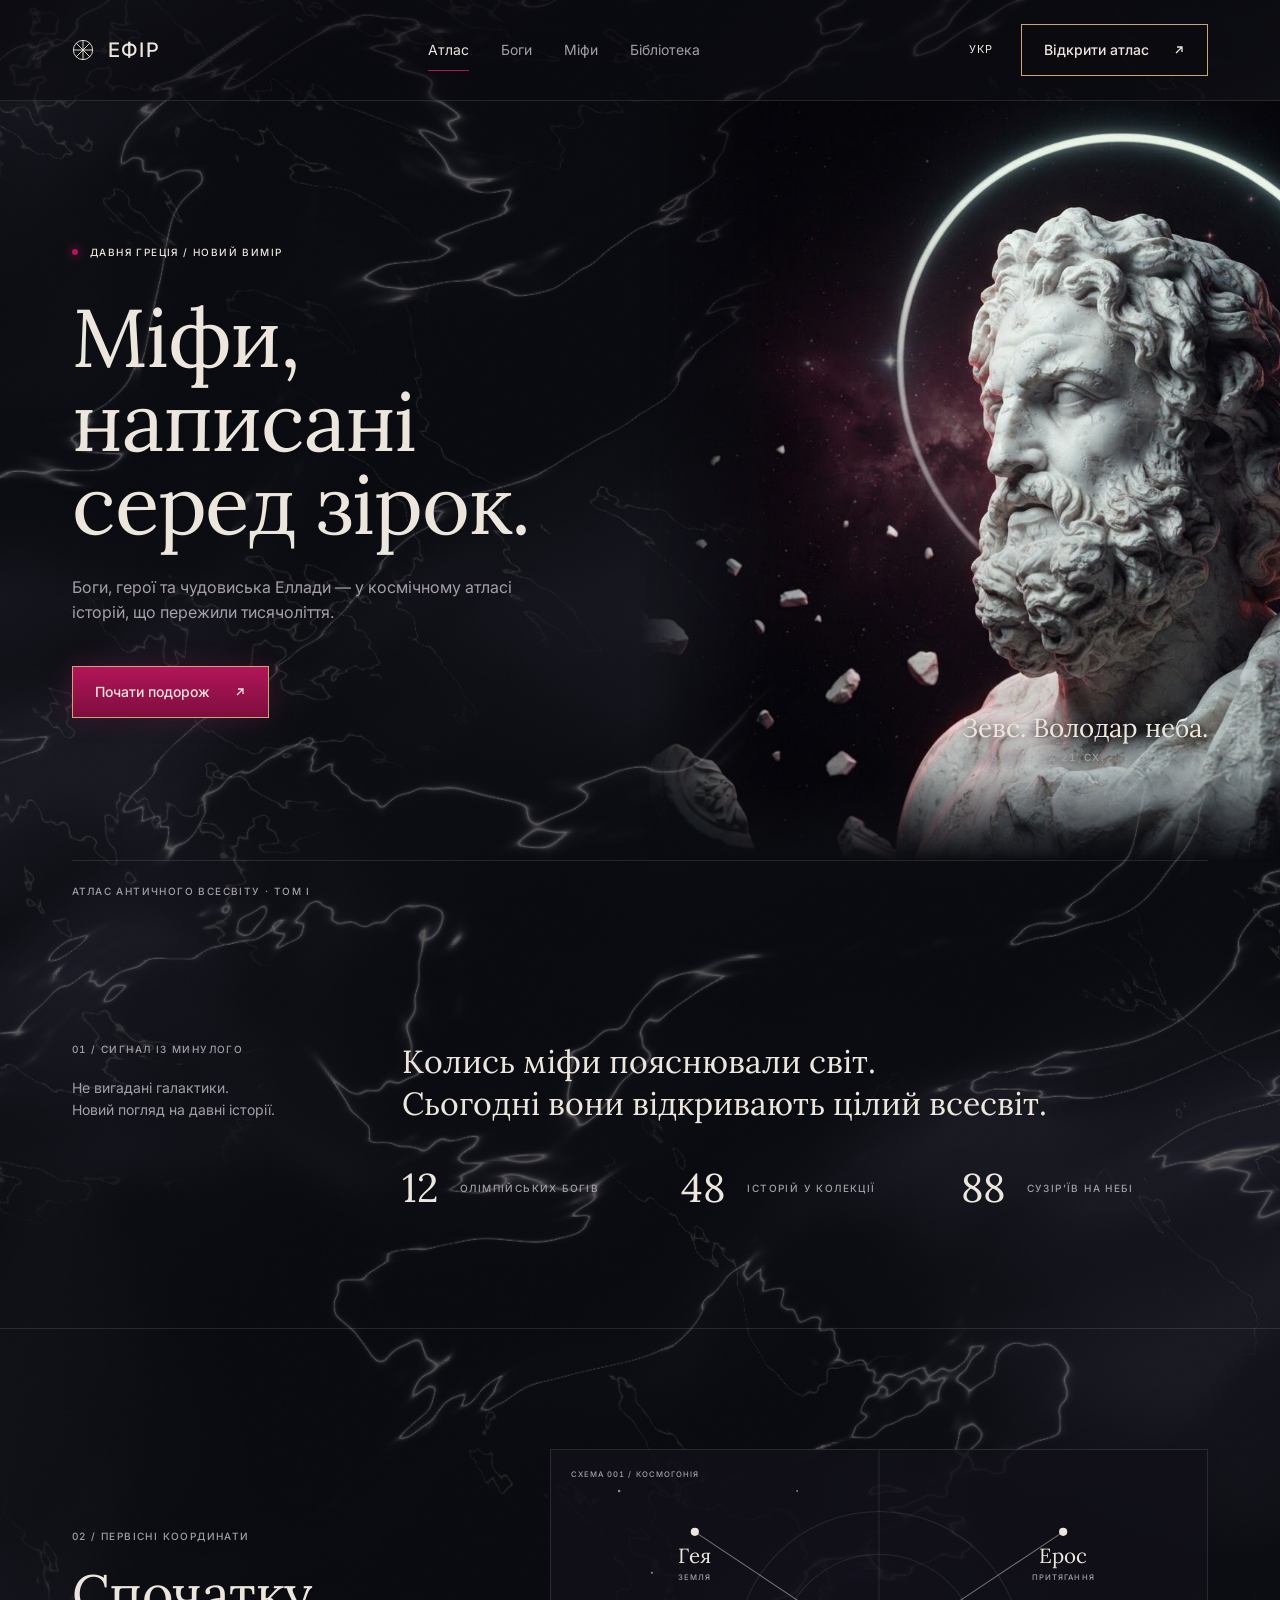
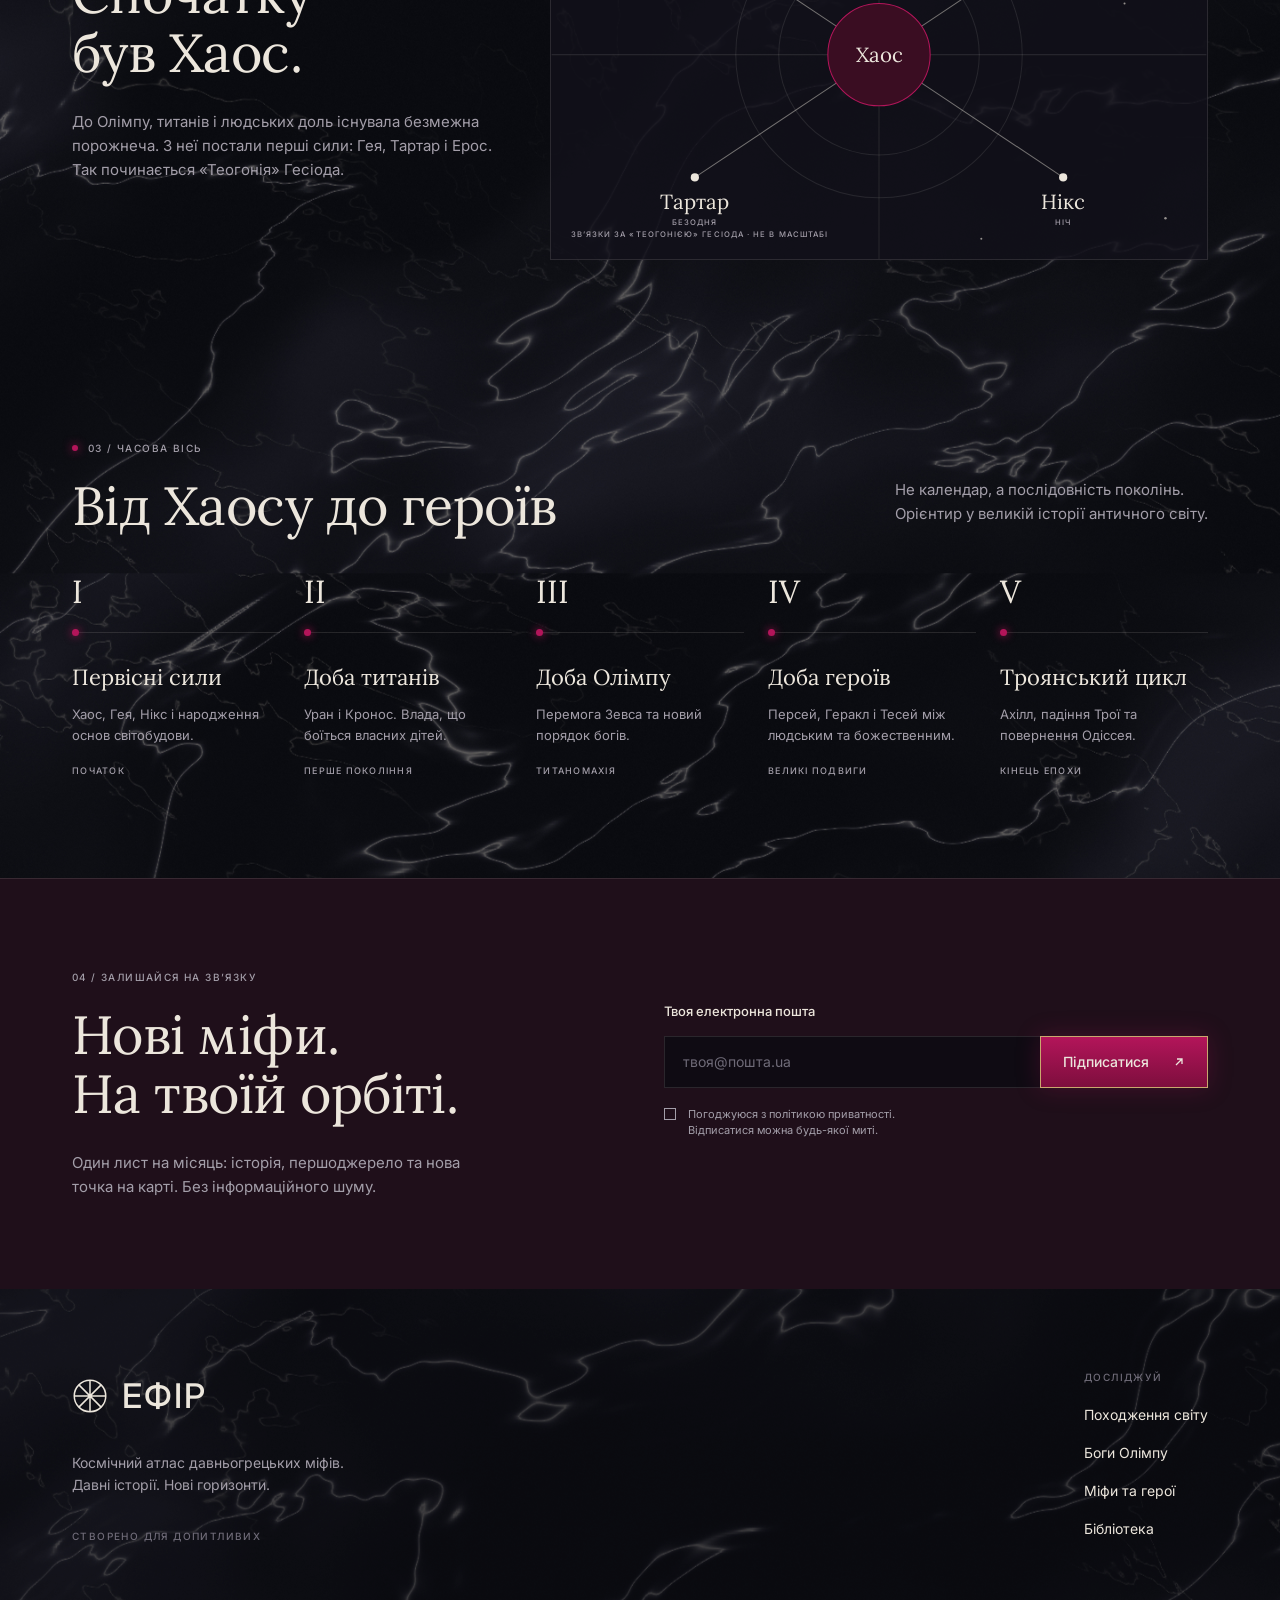
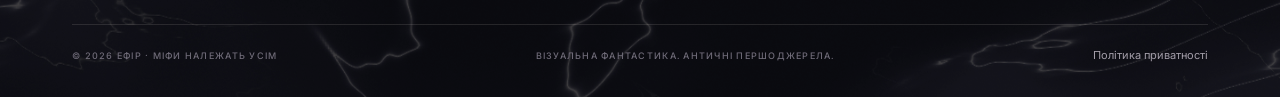
==== index.html @ 01ddf9af "initial" ====
<!DOCTYPE html>
<html lang="uk">
<head>
  <meta charset="UTF-8">
  <meta name="viewport" content="width=device-width, initial-scale=1.0">
  <title>ЕФІР — космічний атлас міфів</title>
  <meta name="description" content="Боги, герої та чудовиська Еллади — у космічному атласі історій, що пережили тисячоліття.">
  <link rel="preconnect" href="https://fonts.googleapis.com">
  <link rel="preconnect" href="https://fonts.gstatic.com" crossorigin>
  <link href="https://fonts.googleapis.com/css2?family=Inter:wght@400;500;600&family=Lora:wght@400;500&display=swap" rel="stylesheet">
  <link rel="stylesheet" href="css/style.css">
</head>
<body>

  <!-- HEADER -->
  <header class="header">
    <div class="container header__inner">
      <a href="#" class="logo" aria-label="Ефір — на головну">
        <svg class="logo__icon" viewBox="0 0 24 24" aria-hidden="true">
          <circle cx="12" cy="12" r="10.5" />
          <path d="M12 1.5v21M1.5 12h21M4.6 4.6l14.8 14.8M19.4 4.6L4.6 19.4" />
        </svg>
        <span class="logo__text">ЕФІР</span>
      </a>

      <nav class="nav" id="nav" aria-label="Основна навігація">
        <ul class="nav__list">
          <li><a href="#" class="nav__link is-active" aria-current="page">Атлас</a></li>
          <li><a href="gods.html" class="nav__link">Боги</a></li>
          <li><a href="myths.html" class="nav__link">Міфи</a></li>
          <li><a href="library.html" class="nav__link">Бібліотека</a></li>
        </ul>
      </nav>

      <div class="header__actions">
        <button class="lang" type="button">УКР</button>
        <a href="#" class="btn btn--outline header__cta">
          Відкрити атлас
          <svg class="btn__arrow" viewBox="0 0 12 12" aria-hidden="true"><path d="M3 9l6-6M4 3h5v5" /></svg>
        </a>
        <button class="burger" type="button" aria-label="Меню" aria-expanded="false" aria-controls="nav">
          <span></span><span></span><span></span>
        </button>
      </div>
    </div>
  </header>

  <main>
    <!-- HERO -->
    <section class="hero">
      <div class="container hero__inner">
        <div class="hero__content">
          <p class="eyebrow"><span class="dot"></span>Давня Греція / Новий вимір</p>
          <h1 class="hero__title">Міфи, написані серед зірок.</h1>
          <p class="hero__text">Боги, герої та чудовиська Еллади — у космічному атласі історій, що пережили тисячоліття.</p>
          <a href="#" class="btn btn--primary">
            Почати подорож
            <svg class="btn__arrow" viewBox="0 0 12 12" aria-hidden="true"><path d="M3 9l6-6M4 3h5v5" /></svg>
          </a>
        </div>

        <figure class="hero__media">
          <img src="assets/zeus.jpg" alt="Мармуровий бюст Зевса в космосі з сяючим кільцем" width="1024" height="1024">
          <figcaption class="hero__caption">
            <span class="hero__caption-title">Зевс. Володар неба.</span>
            <span class="mono">40°05′ Пн. · 22°21′ Сх.</span>
          </figcaption>
        </figure>
      </div>
      <div class="container">
        <p class="hero__volume mono">Атлас античного всесвіту · Том I</p>
      </div>
    </section>

    <!-- 01 INTRO -->
    <section class="intro">
      <div class="container intro__inner">
        <div class="intro__aside">
          <p class="label mono">01 / Сигнал із минулого</p>
          <p class="intro__note">Не вигадані галактики.<br>Новий погляд на давні історії.</p>
        </div>
        <div class="intro__main">
          <h2 class="intro__title">Колись міфи пояснювали світ.<br>Сьогодні вони відкривають цілий всесвіт.</h2>
          <ul class="stats">
            <li class="stats__item"><span class="stats__num">12</span><span class="stats__label mono">Олімпійських богів</span></li>
            <li class="stats__item"><span class="stats__num">48</span><span class="stats__label mono">Історій у колекції</span></li>
            <li class="stats__item"><span class="stats__num">88</span><span class="stats__label mono">Сузір’їв на небі</span></li>
          </ul>
        </div>
      </div>
    </section>

    <!-- 02 CHAOS -->
    <section class="chaos">
      <div class="container chaos__inner">
        <div class="chaos__content">
          <p class="label mono">02 / Первісні координати</p>
          <h2 class="section-title">Спочатку<br class="br-desktop"> був Хаос.</h2>
          <p class="chaos__text">До Олімпу, титанів і людських доль існувала безмежна порожнеча. З неї постали перші сили: Гея, Тартар і Ерос. Так починається «Теогонія» Гесіода.</p>
        </div>

        <figure class="scheme" aria-label="Схема космогонії: від Хаосу постають Гея, Ерос, Тартар і Нікс">
          <p class="scheme__label scheme__label--top mono">Схема 001 / Космогонія</p>
          <svg class="scheme__svg" viewBox="0 0 640 400" preserveAspectRatio="xMidYMid meet" aria-hidden="true">
            <g class="scheme__grid">
              <line x1="320" y1="0" x2="320" y2="400" />
              <line x1="0" y1="200" x2="640" y2="200" />
              <circle cx="320" cy="200" r="140" />
              <circle cx="320" cy="200" r="98" />
            </g>
            <g class="scheme__links">
              <line x1="320" y1="200" x2="140" y2="80" />
              <line x1="320" y1="200" x2="500" y2="80" />
              <line x1="320" y1="200" x2="140" y2="320" />
              <line x1="320" y1="200" x2="500" y2="320" />
            </g>
            <g class="scheme__stars">
              <circle cx="66" cy="40" r="1.2" /><circle cx="98" cy="120" r="1" /><circle cx="560" cy="150" r="1" />
              <circle cx="600" cy="360" r="1.2" /><circle cx="240" cy="40" r="0.9" /><circle cx="420" cy="380" r="1" />
            </g>
            <circle class="scheme__core" cx="320" cy="200" r="50" />
            <g class="scheme__nodes">
              <circle cx="140" cy="80" r="4" /><circle cx="500" cy="80" r="4" />
              <circle cx="140" cy="320" r="4" /><circle cx="500" cy="320" r="4" />
            </g>
          </svg>
          <span class="scheme__node scheme__node--core">Хаос</span>
          <span class="scheme__node" style="--x:21.9%;--y:23%">Гея<small class="mono">Земля</small></span>
          <span class="scheme__node" style="--x:78.1%;--y:23%">Ерос<small class="mono">Притягання</small></span>
          <span class="scheme__node" style="--x:21.9%;--y:83%">Тартар<small class="mono">Безодня</small></span>
          <span class="scheme__node" style="--x:78.1%;--y:83%">Нікс<small class="mono">Ніч</small></span>
          <p class="scheme__label scheme__label--bottom mono">Зв’язки за «Теогонією» Гесіода · не в масштабі</p>
        </figure>
      </div>
    </section>

    <!-- 03 TIMELINE -->
    <section class="timeline">
      <div class="container">
        <div class="timeline__head">
          <div>
            <p class="label mono"><span class="dot"></span>03 / Часова вісь</p>
            <h2 class="section-title">Від Хаосу до героїв</h2>
          </div>
          <p class="timeline__lead">Не календар, а послідовність поколінь.<br>Орієнтир у великій історії античного світу.</p>
        </div>

        <ol class="timeline__list">
          <li class="era">
            <span class="era__num">I</span>
            <h3 class="era__title">Первісні сили</h3>
            <p class="era__text">Хаос, Гея, Нікс і народження основ світобудови.</p>
            <p class="era__tag mono">Початок</p>
          </li>
          <li class="era">
            <span class="era__num">II</span>
            <h3 class="era__title">Доба титанів</h3>
            <p class="era__text">Уран і Кронос. Влада, що боїться власних дітей.</p>
            <p class="era__tag mono">Перше покоління</p>
          </li>
          <li class="era">
            <span class="era__num">III</span>
            <h3 class="era__title">Доба Олімпу</h3>
            <p class="era__text">Перемога Зевса та новий порядок богів.</p>
            <p class="era__tag mono">Титаномахія</p>
          </li>
          <li class="era">
            <span class="era__num">IV</span>
            <h3 class="era__title">Доба героїв</h3>
            <p class="era__text">Персей, Геракл і Тесей між людським та божественним.</p>
            <p class="era__tag mono">Великі подвиги</p>
          </li>
          <li class="era">
            <span class="era__num">V</span>
            <h3 class="era__title">Троянський цикл</h3>
            <p class="era__text">Ахілл, падіння Трої та повернення Одіссея.</p>
            <p class="era__tag mono">Кінець епохи</p>
          </li>
        </ol>
      </div>
    </section>

    <!-- 04 SUBSCRIBE -->
    <section class="subscribe">
      <div class="container subscribe__inner">
        <div class="subscribe__content">
          <p class="label mono">04 / Залишайся на зв’язку</p>
          <h2 class="section-title">Нові міфи.<br>На твоїй орбіті.</h2>
          <p class="subscribe__text">Один лист на місяць: історія, першоджерело та нова точка на карті. Без інформаційного шуму.</p>
        </div>

        <form class="form" action="#" novalidate>
          <label class="form__label" for="email">Твоя електронна пошта</label>
          <div class="form__row">
            <input class="form__input" type="email" id="email" name="email" placeholder="твоя@пошта.ua" required autocomplete="email">
            <button class="btn btn--primary form__btn" type="submit">
              Підписатися
              <svg class="btn__arrow" viewBox="0 0 12 12" aria-hidden="true"><path d="M3 9l6-6M4 3h5v5" /></svg>
            </button>
          </div>
          <label class="checkbox">
            <input type="checkbox" name="agree" required>
            <span class="checkbox__box" aria-hidden="true"></span>
            <span class="checkbox__text">Погоджуюся з політикою приватності.<br>Відписатися можна будь-якої миті.</span>
          </label>
        </form>
      </div>
    </section>
  </main>

  <!-- FOOTER -->
  <footer class="footer">
    <div class="container">
      <div class="footer__top">
        <div class="footer__brand">
          <a href="#" class="logo logo--lg" aria-label="Ефір — на головну">
            <svg class="logo__icon" viewBox="0 0 24 24" aria-hidden="true">
              <circle cx="12" cy="12" r="10.5" />
              <path d="M12 1.5v21M1.5 12h21M4.6 4.6l14.8 14.8M19.4 4.6L4.6 19.4" />
            </svg>
            <span class="logo__text">ЕФІР</span>
          </a>
          <p class="footer__text">Космічний атлас давньогрецьких міфів.<br>Давні історії. Нові горизонти.</p>
          <p class="mono footer__muted">Створено для допитливих</p>
        </div>

        <nav class="footer__nav" aria-label="Навігація у футері">
          <p class="mono footer__muted">Досліджуй</p>
          <ul>
            <li><a href="#">Походження світу</a></li>
            <li><a href="gods.html">Боги Олімпу</a></li>
            <li><a href="myths.html">Міфи та герої</a></li>
            <li><a href="library.html">Бібліотека</a></li>
          </ul>
        </nav>
      </div>

      <div class="footer__bottom">
        <p class="mono">© 2026 Ефір · Міфи належать усім</p>
        <p class="mono footer__motto">Візуальна фантастика. Античні першоджерела.</p>
        <a href="#" class="footer__policy">Політика приватності</a>
      </div>
    </div>
  </footer>

  <script src="js/main.js"></script>
</body>
</html>
---- css/style.css ----
/* ===== Tokens ===== */
:root {
  --bg: #0a0a10;
  --bg-card: rgba(18, 17, 26, 0.82);
  --wine: #1f0f1a;
  --text: #ece6dc;
  --muted: #a39ea9;
  --dim: #6f6b78;
  --line: rgba(236, 230, 220, 0.12);
  --accent: #b3155a;
  --accent-2: #7d0e3d;
  --gold: #c9a86e;

  --serif: 'Lora', Georgia, 'Times New Roman', serif;
  --sans: 'Inter', system-ui, -apple-system, 'Segoe UI', Arial, sans-serif;

  --container: 1296px;
  --gutter: 72px;
}

/* ===== Base ===== */
*, *::before, *::after { box-sizing: border-box; }

html { scroll-behavior: smooth; }

body {
  margin: 0;
  font-family: var(--sans);
  font-size: 15px;
  line-height: 1.6;
  color: var(--text);
  background: var(--bg) url('../assets/marble.jpg') center top / 100% auto repeat-y;
  -webkit-font-smoothing: antialiased;
}

body.no-scroll { overflow: hidden; }

h1, h2, h3, p, ul, ol, figure { margin: 0; padding: 0; }
ul, ol { list-style: none; }
a { color: inherit; text-decoration: none; }
img { display: block; max-width: 100%; height: auto; }
button, input { font: inherit; color: inherit; }

.container {
  width: 100%;
  max-width: calc(var(--container) + var(--gutter) * 2);
  margin-inline: auto;
  padding-inline: var(--gutter);
}

.mono {
  font-family: var(--sans);
  font-size: 10px;
  font-weight: 500;
  letter-spacing: 0.14em;
  text-transform: uppercase;
  color: var(--muted);
  font-variant-numeric: tabular-nums;
}

.label { margin-bottom: 20px; display: flex; align-items: center; gap: 10px; }

.dot {
  width: 6px; height: 6px; border-radius: 50%;
  background: var(--accent);
  box-shadow: 0 0 10px var(--accent);
  flex: none;
}

.section-title {
  font-family: var(--serif);
  font-weight: 400;
  font-size: clamp(34px, 4.2vw, 56px);
  line-height: 1.1;
  letter-spacing: -0.01em;
}

/* ===== Buttons ===== */
.btn {
  display: inline-flex;
  align-items: center;
  justify-content: center;
  gap: 24px;
  height: 52px;
  padding-inline: 22px;
  font-size: 14px;
  font-weight: 500;
  border: 1px solid transparent;
  cursor: pointer;
  transition: filter .2s, background-color .2s, border-color .2s;
}
.btn__arrow { width: 12px; height: 12px; fill: none; stroke: currentColor; stroke-width: 1.3; }

.btn--primary {
  background: linear-gradient(180deg, var(--accent) 0%, var(--accent-2) 100%);
  border-color: var(--gold);
  box-shadow: 0 0 24px rgba(179, 21, 90, 0.25);
}
.btn--primary:hover { filter: brightness(1.15); }

.btn--outline {
  background: rgba(10, 10, 16, 0.6);
  border-color: var(--gold);
}
.btn--outline:hover { background: rgba(201, 168, 110, 0.12); }

:focus-visible { outline: 1px solid var(--gold); outline-offset: 3px; }

/* ===== Header ===== */
.header {
  position: relative;
  z-index: 20;
  border-bottom: 1px solid var(--line);
  background: rgba(10, 10, 16, 0.55);
}
.header__inner {
  display: flex;
  align-items: center;
  justify-content: space-between;
  height: 100px;
}

.logo { display: inline-flex; align-items: center; gap: 14px; }
.logo__icon { width: 22px; height: 22px; fill: none; stroke: var(--text); stroke-width: 1; }
.logo__text { font-size: 20px; font-weight: 500; letter-spacing: 0.06em; }
.logo--lg .logo__icon { width: 36px; height: 36px; }
.logo--lg .logo__text { font-size: 34px; }

.nav__list { display: flex; gap: 32px; }
.nav__link {
  position: relative;
  display: block;
  padding-block: 8px;
  font-size: 14px;
  color: var(--muted);
  transition: color .2s;
}
.nav__link:hover, .nav__link.is-active { color: var(--text); }
.nav__link.is-active::after {
  content: '';
  position: absolute; left: 0; right: 0; bottom: -2px;
  height: 1px; background: var(--accent);
}

.header__actions { display: flex; align-items: center; gap: 28px; }
.lang {
  background: none; border: 0; padding: 0; cursor: pointer;
  font-size: 11px; letter-spacing: 0.1em;
}

.burger {
  display: none;
  width: 32px; height: 32px;
  padding: 0;
  background: none; border: 0; cursor: pointer;
  flex-direction: column; justify-content: center; gap: 6px;
}
.burger span { display: block; height: 1.5px; background: var(--text); transition: transform .25s, opacity .25s; }

/* ===== Hero ===== */
.hero__inner {
  display: grid;
  grid-template-columns: 1fr 1fr;
  align-items: center;
  min-height: 760px;
}
.hero__content { position: relative; z-index: 2; padding-block: 60px; }

.eyebrow {
  display: flex; align-items: center; gap: 12px;
  margin-bottom: 36px;
  font-size: 10px; font-weight: 500; letter-spacing: 0.14em; text-transform: uppercase;
}

.hero__title {
  max-width: 560px;
  font-family: var(--serif);
  font-weight: 400;
  font-size: clamp(44px, 6.4vw, 92px);
  line-height: 1.02;
  letter-spacing: -0.015em;
}
.hero__text {
  max-width: 440px;
  margin-block: 28px 40px;
  font-size: 16px;
  color: var(--muted);
}

.hero__media {
  position: relative;
  align-self: stretch;
  margin-right: calc(var(--gutter) * -1);
}
.hero__media img {
  width: 100%;
  height: 100%;
  object-fit: cover;
  object-position: left center;
  -webkit-mask-image: linear-gradient(to right, transparent 0, #000 22%), linear-gradient(to top, transparent 0, #000 12%);
  -webkit-mask-composite: source-in;
          mask-image: linear-gradient(to right, transparent 0, #000 22%), linear-gradient(to top, transparent 0, #000 12%);
          mask-composite: intersect;
}
.hero__caption {
  position: absolute;
  right: var(--gutter);
  bottom: 96px;
  display: flex; flex-direction: column; gap: 6px;
}
.hero__caption-title { font-family: var(--serif); font-size: 26px; line-height: 1.2; }
.hero__caption { text-shadow: 0 1px 12px rgba(0, 0, 0, 0.85); }

.hero__volume {
  padding-block: 22px;
  border-top: 1px solid var(--line);
  margin-top: -1px;
  position: relative;
  z-index: 2;
}

/* ===== Intro ===== */
.intro { padding-block: 120px; border-bottom: 1px solid var(--line); }
.intro__inner {
  display: grid;
  grid-template-columns: 330px 1fr;
  gap: 0;
}
.intro__note { color: var(--muted); font-size: 14px; }
.intro__title {
  font-family: var(--serif);
  font-weight: 400;
  font-size: clamp(24px, 2.5vw, 34px);
  line-height: 1.3;
}
.stats {
  display: grid;
  grid-template-columns: repeat(3, 1fr);
  gap: 32px;
  margin-top: 44px;
}
.stats__item { display: flex; align-items: center; gap: 22px; }
.stats__num { font-family: var(--serif); font-size: 40px; line-height: 1; }

/* ===== Chaos ===== */
.chaos { padding-block: 120px 90px; }
.chaos__inner {
  display: grid;
  grid-template-columns: minmax(0, 430px) minmax(0, 795px);
  justify-content: space-between;
  align-items: center;
  gap: 48px;
}
.chaos__text { margin-top: 28px; max-width: 430px; color: var(--muted); font-size: 15px; }

.scheme {
  position: relative;
  aspect-ratio: 640 / 400;
  background: var(--bg-card);
  border: 1px solid var(--line);
}
.scheme__svg { position: absolute; inset: 0; width: 100%; height: 100%; }
.scheme__grid { stroke: rgba(236, 230, 220, 0.1); fill: none; stroke-width: 1; }
.scheme__links { stroke: rgba(236, 230, 220, 0.45); stroke-width: 1; }
.scheme__stars { fill: rgba(236, 230, 220, 0.6); }
.scheme__core { fill: #3a0d22; stroke: var(--accent); stroke-width: 1; }
.scheme__nodes { fill: var(--text); }

.scheme__node {
  position: absolute;
  left: var(--x); top: var(--y);
  transform: translateX(-50%);
  display: flex; flex-direction: column; align-items: center; gap: 4px;
  font-family: var(--serif);
  font-size: clamp(13px, 1.6vw, 22px);
  line-height: 1.2;
  white-space: nowrap;
}
.scheme__node small { font-size: clamp(6px, 0.6vw, 8px); }
.scheme__node--core { left: 50%; top: 50%; transform: translate(-50%, -50%); }

.scheme__label { position: absolute; left: 3%; font-size: clamp(6px, 0.6vw, 8px); }
.scheme__label--top { top: 4.5%; }
.scheme__label--bottom { bottom: 4.5%; }

/* ===== Timeline ===== */
.timeline { padding-block: 90px 100px; }
.timeline__head {
  display: flex;
  justify-content: space-between;
  align-items: flex-end;
  gap: 32px;
  margin-bottom: 40px;
}
.timeline__lead { color: var(--muted); font-size: 15px; padding-bottom: 10px; }

.timeline__list {
  display: grid;
  grid-template-columns: repeat(5, 1fr);
  gap: 24px;
}
.era__num {
  display: block;
  font-family: var(--serif);
  font-size: 32px;
  line-height: 1;
  padding-bottom: 28px;
  position: relative;
}
.era__num::before,
.era__num::after { content: ''; position: absolute; bottom: 0; }
.era__num::before { left: 0; right: 0; height: 1px; background: var(--line); transform: translateY(-3px); }
.era__num::after {
  left: 0; width: 7px; height: 7px; border-radius: 50%;
  background: var(--accent); box-shadow: 0 0 8px var(--accent);
}
.era__title { margin-block: 28px 14px; font-family: var(--serif); font-weight: 400; font-size: 22px; line-height: 1.2; }
.era__text { font-size: 13px; color: var(--muted); max-width: 240px; }
.era__tag { margin-top: 18px; font-size: 9px; }

/* ===== Subscribe ===== */
.subscribe {
  background: var(--wine);
  border-top: 1px solid var(--line);
  padding-block: 90px;
}
.subscribe__inner {
  display: grid;
  grid-template-columns: 1fr 1fr;
  gap: 48px;
  align-items: start;
}
.subscribe__text { margin-top: 28px; max-width: 430px; color: var(--muted); font-size: 15px; }

.form { padding-top: 32px; }
.form__label { display: block; margin-bottom: 14px; font-size: 13px; font-weight: 500; }
.form__row { display: flex; }
.form__input {
  flex: 1;
  min-width: 0;
  height: 52px;
  padding-inline: 18px;
  background: rgba(10, 10, 16, 0.75);
  border: 1px solid var(--line);
  border-right: 0;
  font-size: 14px;
}
.form__input::placeholder { color: var(--dim); }
.form__input:focus { outline: none; border-color: var(--gold); }
.form__btn { flex: none; }

.checkbox {
  display: flex; gap: 12px;
  margin-top: 18px;
  font-size: 11px; color: var(--muted); line-height: 1.5;
  cursor: pointer;
}
.checkbox input { position: absolute; opacity: 0; pointer-events: none; }
.checkbox__box {
  flex: none;
  width: 12px; height: 12px;
  margin-top: 2px;
  border: 1px solid var(--muted);
  position: relative;
}
.checkbox input:checked + .checkbox__box { background: var(--accent); border-color: var(--accent); }
.checkbox input:checked + .checkbox__box::after {
  content: ''; position: absolute; left: 3px; top: 0;
  width: 3px; height: 7px;
  border: solid var(--text); border-width: 0 1.5px 1.5px 0;
  transform: rotate(45deg);
}
.checkbox input:focus-visible + .checkbox__box { outline: 1px solid var(--gold); outline-offset: 2px; }

/* ===== Footer ===== */
.footer { padding-top: 80px; background: rgba(10, 10, 16, 0.35); }
.footer__top {
  display: flex;
  justify-content: space-between;
  gap: 48px;
  padding-bottom: 80px;
}
.footer__text { margin-block: 28px 32px; color: var(--muted); font-size: 14px; }
.footer__muted { color: var(--dim); }
.footer__nav ul { display: grid; gap: 14px; margin-top: 18px; }
.footer__nav a { font-size: 14px; transition: color .2s; }
.footer__nav a:hover { color: var(--gold); }

.footer__bottom {
  display: flex;
  justify-content: space-between;
  align-items: center;
  gap: 24px;
  padding-block: 22px 32px;
  border-top: 1px solid var(--line);
}
.footer__bottom .mono { color: var(--dim); font-size: 9px; }
.footer__policy { font-size: 11px; color: var(--muted); }
.footer__policy:hover { color: var(--text); }

/* ===== Tablet ≤ 1100 ===== */
@media (max-width: 1100px) {
  :root { --gutter: 40px; }

  .header__inner { height: 80px; }
  .header__cta { display: none; }

  .hero__inner { min-height: 520px; grid-template-columns: 1.15fr 1fr; }
  .hero__caption { bottom: 40px; right: var(--gutter); }
  .hero__caption-title { font-size: 22px; }
  .hero__volume { display: none; }

  .intro { padding-block: 80px; }
  .intro__inner { grid-template-columns: 1fr; }
  .intro__aside { display: none; }
  .stats { gap: 20px; }

  .chaos { padding-block: 64px; }
  .chaos__inner { grid-template-columns: 1fr; gap: 40px; }
  .chaos__text { max-width: 640px; }
  .br-desktop { display: none; }

  .timeline { padding-block: 40px 70px; }
  .timeline__lead { display: none; }
  .timeline__list { grid-template-columns: repeat(3, 1fr); row-gap: 24px; }

  .subscribe { padding-block: 64px; }
  .subscribe__inner { grid-template-columns: 1fr; gap: 24px; }
  .form { padding-top: 16px; }
}

/* ===== Mobile ≤ 640 ===== */
@media (max-width: 640px) {
  :root { --gutter: 18px; }

  .header__inner { height: 72px; }
  .lang { display: none; }
  .burger { display: flex; }

  .nav {
    position: fixed;
    inset: 72px 0 0;
    padding: 32px var(--gutter);
    background: rgba(10, 10, 16, 0.97);
    opacity: 0; visibility: hidden;
    transition: opacity .25s, visibility .25s;
  }
  .nav__list { flex-direction: column; gap: 8px; }
  .nav__link { font-family: var(--serif); font-size: 28px; }
  .nav__link.is-active::after { right: auto; width: 40px; }
  .header.is-open .nav { opacity: 1; visibility: visible; }
  .header.is-open .burger span:nth-child(1) { transform: translateY(7.5px) rotate(45deg); }
  .header.is-open .burger span:nth-child(2) { opacity: 0; }
  .header.is-open .burger span:nth-child(3) { transform: translateY(-7.5px) rotate(-45deg); }

  /* Hero: image behind the title */
  .hero__inner { grid-template-columns: 1fr; min-height: 0; }
  .hero__media {
    grid-area: 1 / 1;
    margin-left: 25%;
    align-self: start;
    height: 300px;
  }
  .hero__media img { object-position: 35% 20%; }
  .hero__caption { bottom: 52px; right: var(--gutter); }
  .hero__caption .mono { font-size: 7px; }
  .hero__caption-title { font-size: 18px; }
  .hero__content { grid-area: 1 / 1; padding-block: 12px 32px; }
  .eyebrow { margin-bottom: 64px; }
  .hero__title { font-size: 40px; max-width: 260px; }
  .hero__text { margin-top: 84px; font-size: 15px; }
  .hero__content .btn { width: 100%; max-width: 280px; margin-inline: auto; display: flex; }
  .hero__volume { display: block; padding-block: 18px 0; }

  .intro { padding-block: 32px 40px; text-align: center; }
  .intro__title { font-size: 24px; }
  .stats { grid-template-columns: 1fr; justify-items: center; gap: 18px; margin-top: 32px; }
  .stats__item { width: 190px; }
  .stats__num { font-size: 36px; width: 62px; text-align: left; }
  .stats__label { text-align: left; }

  .chaos { padding-block: 24px 40px; }
  .chaos__inner { gap: 24px; }
  .chaos__text { margin-top: 16px; font-size: 13px; }
  .scheme__label--bottom { display: none; }
  .label { margin-bottom: 14px; }
  .section-title { font-size: 34px; }

  .timeline { padding-block: 40px 56px; }
  .timeline__head { margin-bottom: 28px; }
  .timeline__list { grid-template-columns: 1fr; gap: 28px; }
  .era__num { font-size: 40px; }
  .era__text { font-size: 15px; }
  .era__tag { font-size: 10px; }

  .subscribe { padding-block: 48px; }
  .subscribe__text { font-size: 13px; margin-top: 18px; }
  .form__btn { padding-inline: 16px; gap: 12px; }

  .footer { padding-top: 40px; }
  .footer__brand { display: none; }
  .footer__top { padding-bottom: 40px; }
  .footer__nav a { font-size: 17px; }
  .footer__bottom { flex-wrap: wrap; }
  .footer__motto { display: none; }
}

/* =========================================================
   Page: Боги (gods.html)
   ========================================================= */
.gods { padding-block: 72px 40px; }
.page-gods .gods { background: rgba(14, 14, 22, 0.92); }

.gods__head {
  display: flex;
  justify-content: space-between;
  align-items: flex-end;
  gap: 32px;
  margin-bottom: 40px;
}
.gods__title {
  font-family: var(--serif);
  font-weight: 400;
  font-size: clamp(34px, 3.9vw, 56px);
  line-height: 1.1;
  letter-spacing: -0.01em;
}
.gods__lead { color: var(--muted); font-size: 15px; padding-bottom: 6px; }

.gods__grid {
  display: grid;
  grid-template-columns: repeat(3, 1fr);
  gap: 56px 24px;
}

.god__link { display: block; }
.god__media {
  position: relative;
  aspect-ratio: 416 / 372;
  overflow: hidden;
  background: #07070b;
}
.god__media img {
  width: 100%; height: 100%;
  object-fit: cover;
  transition: transform .6s ease;
}
.god__link:hover .god__media img { transform: scale(1.04); }
.god__badge {
  position: absolute;
  top: 16px; left: 16px;
  padding: 7px 10px;
  background: rgba(8, 8, 12, 0.85);
  color: var(--text);
  font-size: 9px;
}
.god__tags { margin-top: 22px; font-size: 9px; }
.god__name {
  margin-block: 14px 14px;
  font-family: var(--serif);
  font-weight: 400;
  font-size: clamp(30px, 2.5vw, 36px);
  line-height: 1.1;
  transition: color .2s;
}
.god__link:hover .god__name { color: var(--gold); }
.god__text { color: var(--muted); font-size: 13px; line-height: 1.6; }

@media (max-width: 1100px) {
  .page-gods .gods { background: none; }
  .gods { padding-block: 48px 24px; }
  .gods__head { flex-direction: column; align-items: flex-start; gap: 14px; margin-bottom: 28px; }
  .gods__grid { grid-template-columns: repeat(2, 1fr); gap: 40px 24px; }
}

@media (max-width: 640px) {
  .gods { padding-block: 24px 16px; }
  .gods__title { font-size: 36px; max-width: 300px; }
  .gods__lead { font-size: 14px; }
  .gods__grid { grid-template-columns: 1fr; gap: 40px; }
  .god__name { font-size: 40px; margin-block: 16px 12px; }
  .god__text { font-size: 14px; }
}

/* =========================================================
   Page: Міфи (myths.html)
   ========================================================= */
.myths { padding-block: 120px 80px; }
.myths__head { margin-bottom: 44px; }
.myths__title {
  font-family: var(--serif);
  font-weight: 400;
  font-size: clamp(40px, 4.2vw, 60px);
  line-height: 1.1;
  letter-spacing: -0.01em;
}
.myths__lead { display: none; }

.myths__layout {
  display: grid;
  grid-template-columns: minmax(0, 448fr) minmax(0, 702fr);
  gap: 60px;
  align-items: start;
}

.feature {
  position: relative;
  aspect-ratio: 448 / 425;
  background: #06060a;
  overflow: hidden;
}
.feature img { width: 100%; height: auto; }
.feature__caption {
  position: absolute;
  left: 0; right: 0; bottom: 0;
  display: flex; flex-direction: column; gap: 10px;
  padding: 0 26px 28px;
}
.feature__caption .mono { color: var(--text); font-size: 9px; }
.feature__title { font-family: var(--serif); font-size: clamp(22px, 2vw, 28px); line-height: 1.2; }

.myth {
  position: relative;
  display: flex;
  gap: 32px;
  padding: 26px 22px 26px 0;
  border-bottom: 1px solid var(--line);
  transition: background-color .2s;
}
.myth:hover { background: rgba(20, 20, 30, 0.6); }
.myth.is-active {
  padding-left: 22px;
  background: rgba(20, 20, 30, 0.92);
  border-bottom-color: transparent;
  box-shadow: inset 2px 0 0 var(--accent);
}
.myth__num { flex: none; width: 16px; padding-top: 6px; font-size: 9px; color: var(--dim); }
.myth.is-active .myth__num { color: var(--text); }
.myth__body { flex: 1; display: flex; flex-direction: column; }
.myth__title { font-family: var(--serif); font-size: clamp(22px, 2vw, 28px); line-height: 1.25; }
.myth__text { margin-block: 12px 12px; color: var(--muted); font-size: 13px; }
.myth__meta { font-size: 9px; }
.myth__meta i { font-style: normal; margin-inline: 4px; }
.myth__arrow {
  flex: none;
  width: 12px; height: 12px; margin-top: 6px;
  fill: none; stroke: var(--muted); stroke-width: 1.3;
  transition: stroke .2s, transform .2s;
}
.myth:hover .myth__arrow { stroke: var(--gold); transform: translate(2px, -2px); }

.article { padding-block: 80px 80px; background: #10101a; }
.article__title {
  font-family: var(--serif);
  font-weight: 400;
  font-size: clamp(30px, 3.9vw, 56px);
  line-height: 1.15;
  margin-bottom: 44px;
}
.article__body {
  max-width: 1160px;
  font-family: var(--serif);
  font-size: 18px;
  line-height: 1.45;
}
.article__body p + p { margin-top: 1.45em; }

@media (max-width: 1100px) {
  .myths { padding-block: 64px 32px; }
  .myths__head { margin-bottom: 28px; }
  .myths__title { max-width: 560px; }
  .myths__layout { grid-template-columns: 1fr; gap: 0; }
  .feature { aspect-ratio: 390 / 254; }
  .feature__caption { padding: 0 24px 20px; }
  .article { padding-block: 56px; }
  .article__body { font-size: 17px; }
}

@media (max-width: 640px) {
  .myths { padding-block: 40px 24px; }
  .myths__title { font-size: 48px; }
  .myths__lead { display: block; margin-top: 14px; color: var(--muted); font-size: 15px; }
  .myths__head { margin-bottom: 48px; }
  .feature__caption { padding: 0 16px 12px; gap: 6px; }
  .feature__title { font-size: 20px; }
  .myth { gap: 18px; padding: 18px 12px 18px 0; }
  .myth.is-active { padding-left: 12px; }
  .myth__title { font-size: 19px; }
  .myth__text { font-size: 11px; margin-block: 6px 8px; }
  .myth__meta { font-size: 7px; }
  .article { padding-block: 40px 56px; }
  .article__title { font-size: 28px; margin-bottom: 28px; }
  .article__body { font-size: 14px; line-height: 1.35; }
}
@media (min-width: 1101px) {
  .feature img { position: absolute; top: 8%; left: 0; }
}
@media (min-width: 641px) and (max-width: 1100px) {
  .article__title { font-size: 44px; }
}

/* =========================================================
   Page: Бібліотека (library.html)
   ========================================================= */
.library { padding-block: 80px 90px; }
.library__head {
  display: flex;
  justify-content: space-between;
  align-items: flex-start;
  gap: 32px;
  margin-bottom: 40px;
}
.library__title {
  font-family: var(--serif);
  font-weight: 400;
  font-size: clamp(36px, 3.9vw, 56px);
  line-height: 1.12;
  letter-spacing: -0.01em;
}
.library__lead { max-width: 370px; padding-top: 6px; color: var(--muted); font-size: 15px; }

.library__list {
  display: grid;
  grid-template-columns: repeat(3, 1fr);
  gap: 24px;
}
.read { display: flex; flex-direction: column; height: 100%; }
.read__media { display: block; aspect-ratio: 416 / 232; overflow: hidden; background: #07070b; }
.read__media img { width: 100%; height: 100%; object-fit: cover; transition: transform .6s ease; }
.read:hover .read__media img { transform: scale(1.04); }

.read__body {
  flex: 1;
  display: flex; flex-direction: column;
  padding-top: 24px;
  background: linear-gradient(rgba(18, 18, 28, 0.7), rgba(18, 18, 28, 0.25));
}
.read__cat { font-size: 9px; }
.read__title {
  margin-block: 18px 22px;
  font-family: var(--serif);
  font-size: clamp(22px, 2vw, 28px);
  line-height: 1.2;
  transition: color .2s;
}
.read:hover .read__title { color: var(--gold); }
.read__text { margin-bottom: 20px; color: var(--muted); font-size: 13px; }
.read__foot {
  margin-top: auto;
  display: flex; justify-content: space-between; align-items: center;
  padding-block: 14px;
  border-top: 1px solid var(--line);
}
.read__foot .mono { font-size: 9px; }
.read.is-active .read__foot { box-shadow: inset 0 -3px 0 var(--accent); }
.read__arrow { width: 12px; height: 12px; fill: none; stroke: var(--muted); stroke-width: 1.3; transition: stroke .2s, transform .2s; }
.read:hover .read__arrow { stroke: var(--gold); transform: translate(2px, -2px); }

@media (max-width: 1100px) {
  .library { padding-block: 48px 0; }
  .library__head { align-items: flex-start; }
  .library__title { max-width: 300px; }
  .library__list {
    display: flex;
    gap: 24px;
    overflow-x: auto;
    scroll-snap-type: x mandatory;
    margin-right: calc(var(--gutter) * -1);
    padding-right: var(--gutter);
    padding-bottom: 24px;
    scrollbar-width: none;
  }
  .library__list::-webkit-scrollbar { display: none; }
  .library__list > li { flex: 0 0 230px; scroll-snap-align: start; }
  .library__list .read__media { aspect-ratio: 1; }
  .read__text { font-size: 12px; }
}

@media (max-width: 640px) {
  .library { padding-block: 32px 24px; }
  .library__head { flex-direction: column; gap: 10px; margin-bottom: 32px; }
  .library__title { font-size: 40px; }
  .library__lead { padding-top: 0; font-size: 14px; }
  .library__list {
    display: grid;
    grid-template-columns: 1fr;
    gap: 32px;
    overflow: visible;
    margin-right: 0; padding: 0;
  }
  .library__list .read__media { aspect-ratio: 366 / 240; }
  .read__body { background: none; }
  .read__title { font-size: 26px; margin-block: 14px 18px; }
  .read__text { font-size: 13px; }
}
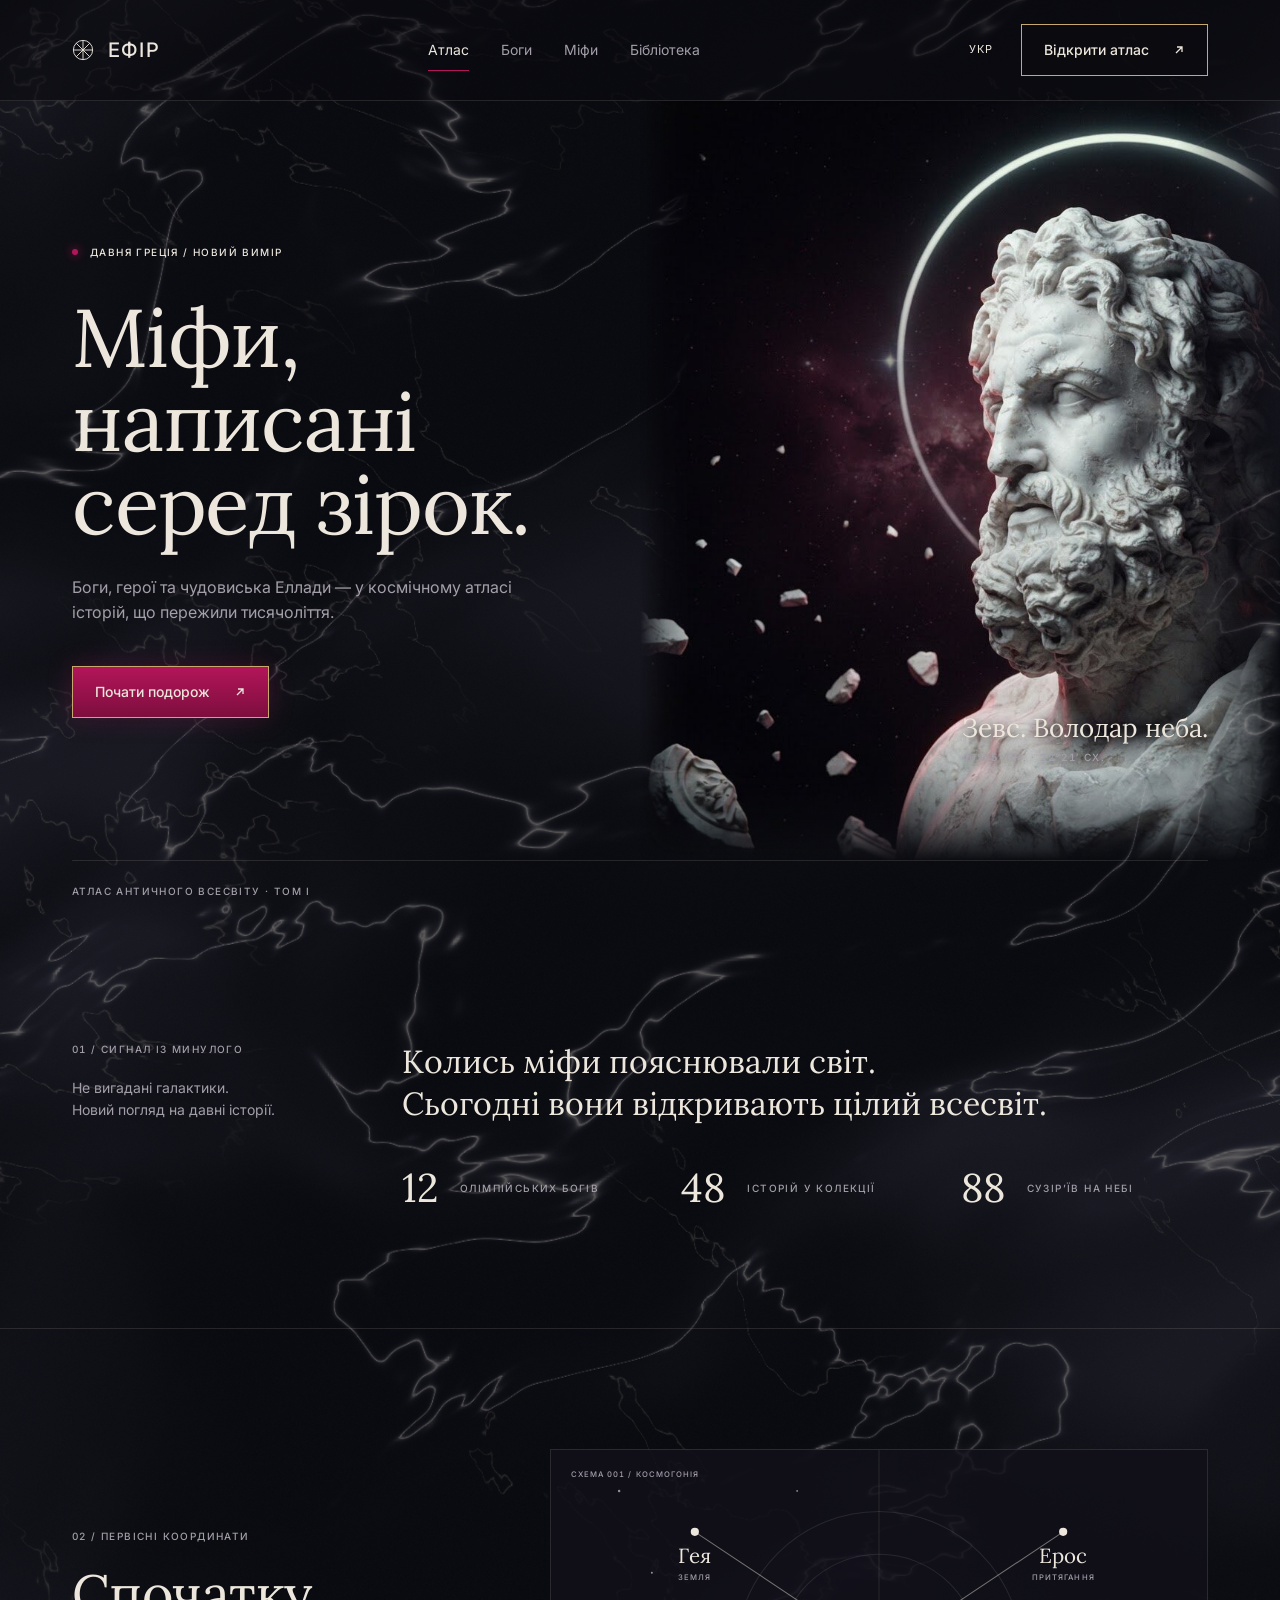
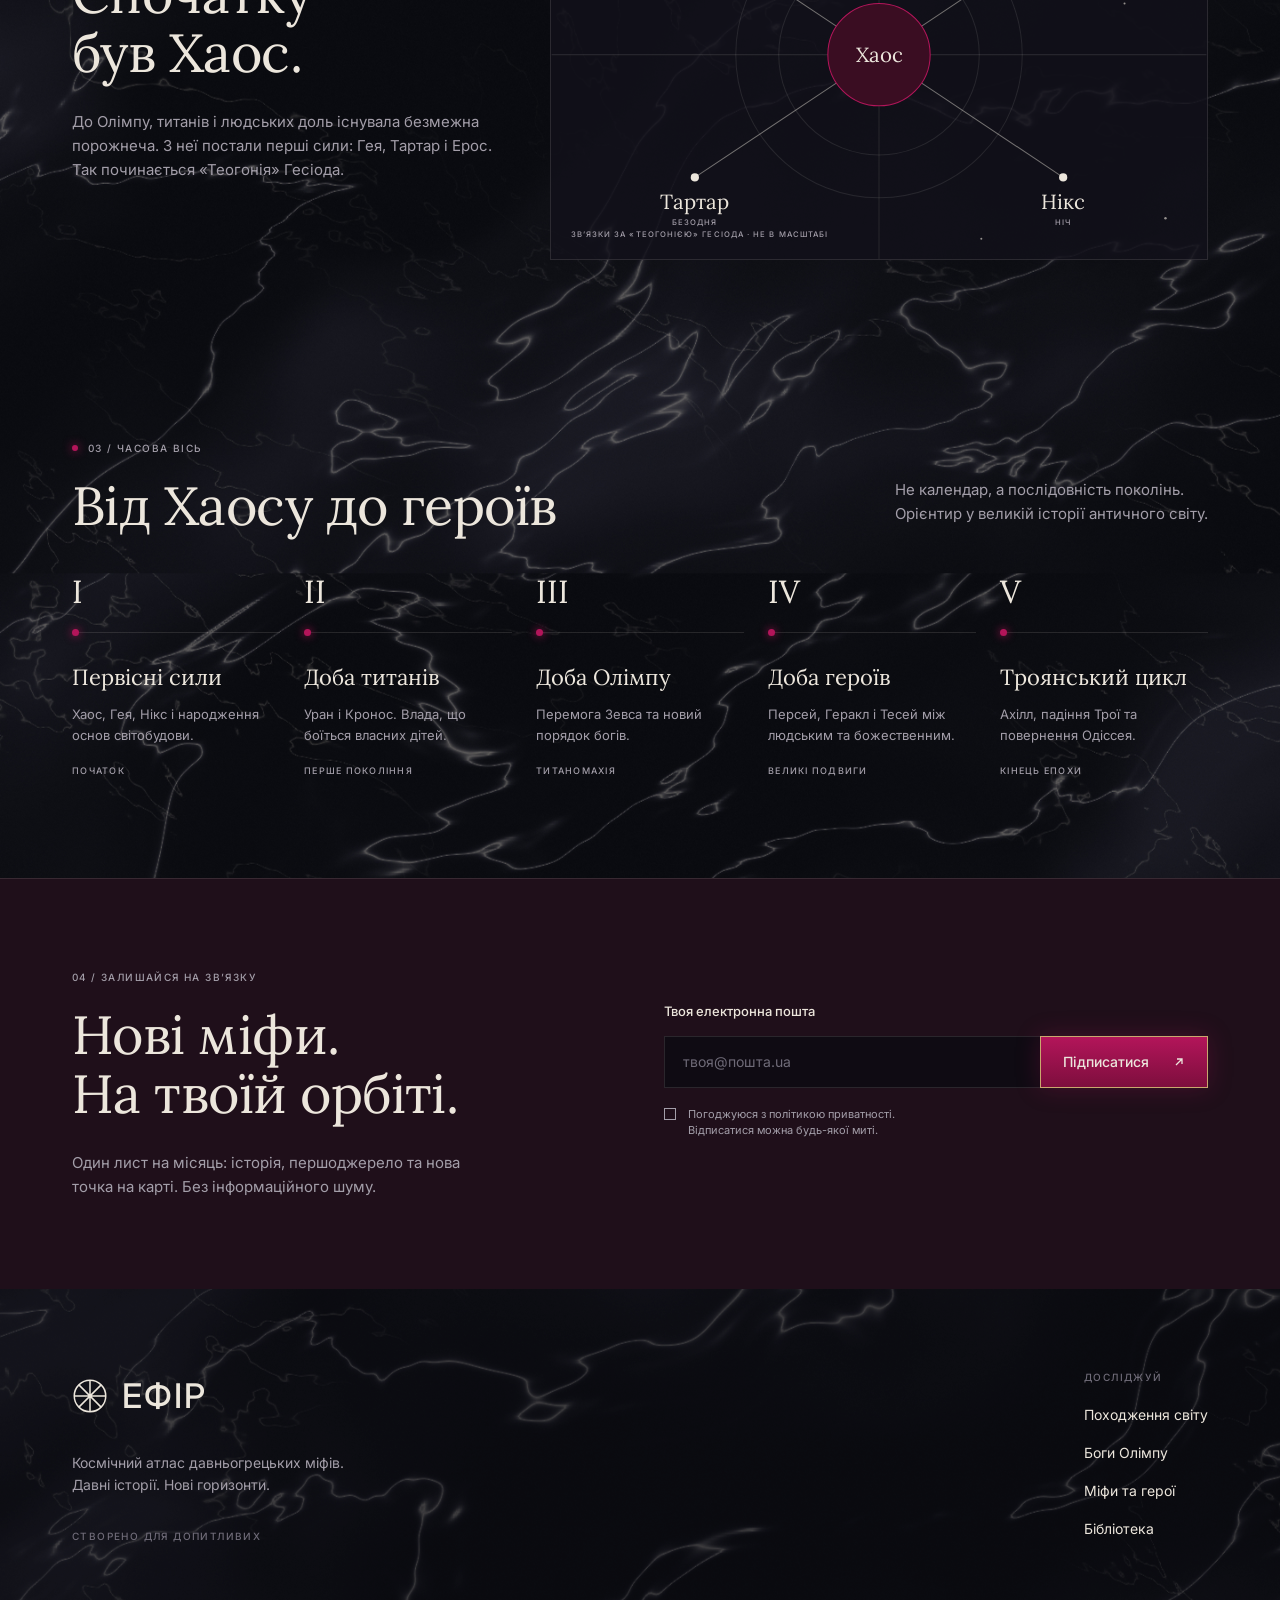
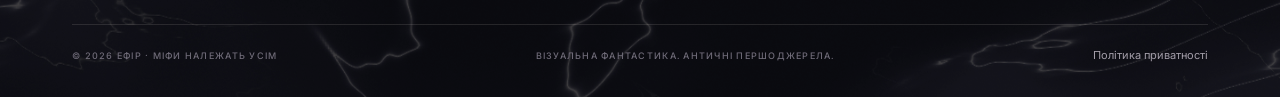
==== commit 071d7092: "styles.css -> many files; bug-fix" ====
--- a/index.html
+++ b/index.html
@@ -8,7 +8,10 @@
   <link rel="preconnect" href="https://fonts.googleapis.com">
   <link rel="preconnect" href="https://fonts.gstatic.com" crossorigin>
   <link href="https://fonts.googleapis.com/css2?family=Inter:wght@400;500;600&family=Lora:wght@400;500&display=swap" rel="stylesheet">
-  <link rel="stylesheet" href="css/style.css">
+  <link rel="stylesheet" href="css/base.css">
+  <link rel="stylesheet" href="css/layout.css">
+  <link rel="stylesheet" href="css/home.css">
+  <link rel="stylesheet" href="css/responsive.css">
 </head>
 <body>
 
@@ -34,7 +37,7 @@
 
       <div class="header__actions">
         <button class="lang" type="button">УКР</button>
-        <a href="#" class="btn btn--outline header__cta">
+        <a href="index.html" class="btn btn--outline header__cta">
           Відкрити атлас
           <svg class="btn__arrow" viewBox="0 0 12 12" aria-hidden="true"><path d="M3 9l6-6M4 3h5v5" /></svg>
         </a>
--- a/css/base.css
+++ b/css/base.css
@@ -0,0 +1,108 @@
+/* ===== Tokens ===== */
+:root {
+  --bg: #0a0a10;
+  --bg-card: rgba(18, 17, 26, 0.82);
+  --wine: #1f0f1a;
+  --text: #ece6dc;
+  --muted: #a39ea9;
+  --dim: #6f6b78;
+  --line: rgba(236, 230, 220, 0.12);
+  --accent: #b3155a;
+  --accent-2: #7d0e3d;
+  --gold: #c9a86e;
+
+  --serif: 'Lora', Georgia, 'Times New Roman', serif;
+  --sans: 'Inter', system-ui, -apple-system, 'Segoe UI', Arial, sans-serif;
+
+  --container: 1296px;
+  --gutter: 72px;
+}
+
+/* ===== Base ===== */
+*, *::before, *::after { box-sizing: border-box; }
+
+html { scroll-behavior: smooth; }
+
+body {
+  margin: 0;
+  font-family: var(--sans);
+  font-size: 15px;
+  line-height: 1.6;
+  color: var(--text);
+  background: var(--bg) url('../assets/marble.jpg') center top / 100% auto repeat-y;
+  -webkit-font-smoothing: antialiased;
+}
+
+body.no-scroll { overflow: hidden; }
+
+h1, h2, h3, p, ul, ol, figure { margin: 0; padding: 0; }
+ul, ol { list-style: none; }
+a { color: inherit; text-decoration: none; }
+img { display: block; max-width: 100%; height: auto; }
+button, input { font: inherit; color: inherit; }
+
+.container {
+  width: 100%;
+  max-width: calc(var(--container) + var(--gutter) * 2);
+  margin-inline: auto;
+  padding-inline: var(--gutter);
+}
+
+.mono {
+  font-family: var(--sans);
+  font-size: 10px;
+  font-weight: 500;
+  letter-spacing: 0.14em;
+  text-transform: uppercase;
+  color: var(--muted);
+  font-variant-numeric: tabular-nums;
+}
+
+.label { margin-bottom: 20px; display: flex; align-items: center; gap: 10px; }
+
+.dot {
+  width: 6px; height: 6px; border-radius: 50%;
+  background: var(--accent);
+  box-shadow: 0 0 10px var(--accent);
+  flex: none;
+}
+
+.section-title {
+  font-family: var(--serif);
+  font-weight: 400;
+  font-size: clamp(34px, 4.2vw, 56px);
+  line-height: 1.1;
+  letter-spacing: -0.01em;
+}
+
+/* ===== Buttons ===== */
+.btn {
+  display: inline-flex;
+  align-items: center;
+  justify-content: center;
+  gap: 24px;
+  height: 52px;
+  padding-inline: 22px;
+  font-size: 14px;
+  font-weight: 500;
+  border: 1px solid transparent;
+  cursor: pointer;
+  transition: filter .2s, background-color .2s, border-color .2s;
+}
+.btn__arrow { width: 12px; height: 12px; fill: none; stroke: currentColor; stroke-width: 1.3; }
+
+.btn--primary {
+  background: linear-gradient(180deg, var(--accent) 0%, var(--accent-2) 100%);
+  border-color: var(--gold);
+  box-shadow: 0 0 24px rgba(179, 21, 90, 0.25);
+}
+.btn--primary:hover { filter: brightness(1.15); }
+
+.btn--outline {
+  background: rgba(10, 10, 16, 0.6);
+  border-color: var(--gold);
+}
+.btn--outline:hover { background: rgba(201, 168, 110, 0.12); }
+
+:focus-visible { outline: 1px solid var(--gold); outline-offset: 3px; }
+
--- a/css/layout.css
+++ b/css/layout.css
@@ -0,0 +1,77 @@
+/* ===== Header ===== */
+.header {
+  position: relative;
+  z-index: 20;
+  border-bottom: 1px solid var(--line);
+  background: rgba(10, 10, 16, 0.55);
+}
+.header__inner {
+  display: flex;
+  align-items: center;
+  justify-content: space-between;
+  height: 100px;
+}
+
+.logo { display: inline-flex; align-items: center; gap: 14px; }
+.logo__icon { width: 22px; height: 22px; fill: none; stroke: var(--text); stroke-width: 1; }
+.logo__text { font-size: 20px; font-weight: 500; letter-spacing: 0.06em; }
+.logo--lg .logo__icon { width: 36px; height: 36px; }
+.logo--lg .logo__text { font-size: 34px; }
+
+.nav__list { display: flex; gap: 32px; }
+.nav__link {
+  position: relative;
+  display: block;
+  padding-block: 8px;
+  font-size: 14px;
+  color: var(--muted);
+  transition: color .2s;
+}
+.nav__link:hover, .nav__link.is-active { color: var(--text); }
+.nav__link.is-active::after {
+  content: '';
+  position: absolute; left: 0; right: 0; bottom: -2px;
+  height: 1px; background: var(--accent);
+}
+
+.header__actions { display: flex; align-items: center; gap: 28px; }
+.lang {
+  background: none; border: 0; padding: 0; cursor: pointer;
+  font-size: 11px; letter-spacing: 0.1em;
+}
+
+.burger {
+  display: none;
+  width: 32px; height: 32px;
+  padding: 0;
+  background: none; border: 0; cursor: pointer;
+  flex-direction: column; justify-content: center; gap: 6px;
+}
+.burger span { display: block; height: 1.5px; background: var(--text); transition: transform .25s, opacity .25s; }
+
+/* ===== Footer ===== */
+.footer { padding-top: 80px; background: rgba(10, 10, 16, 0.35); }
+.footer__top {
+  display: flex;
+  justify-content: space-between;
+  gap: 48px;
+  padding-bottom: 80px;
+}
+.footer__text { margin-block: 28px 32px; color: var(--muted); font-size: 14px; }
+.footer__muted { color: var(--dim); }
+.footer__nav ul { display: grid; gap: 14px; margin-top: 18px; }
+.footer__nav a { font-size: 14px; transition: color .2s; }
+.footer__nav a:hover { color: var(--gold); }
+
+.footer__bottom {
+  display: flex;
+  justify-content: space-between;
+  align-items: center;
+  gap: 24px;
+  padding-block: 22px 32px;
+  border-top: 1px solid var(--line);
+}
+.footer__bottom .mono { color: var(--dim); font-size: 9px; }
+.footer__policy { font-size: 11px; color: var(--muted); }
+.footer__policy:hover { color: var(--text); }
+
--- a/css/home.css
+++ b/css/home.css
@@ -0,0 +1,256 @@
+/* ===== Hero ===== */
+.hero__inner {
+  display: grid;
+  grid-template-columns: 1fr 1fr;
+  align-items: center;
+  min-height: 760px;
+}
+.hero__content { position: relative; z-index: 2; padding-block: 60px; }
+
+.eyebrow {
+  display: flex; align-items: center; gap: 12px;
+  margin-bottom: 36px;
+  font-size: 10px; font-weight: 500; letter-spacing: 0.14em; text-transform: uppercase;
+}
+
+.hero__title {
+  max-width: 560px;
+  font-family: var(--serif);
+  font-weight: 400;
+  font-size: clamp(44px, 6.4vw, 92px);
+  line-height: 1.02;
+  letter-spacing: -0.015em;
+}
+.hero__text {
+  max-width: 440px;
+  margin-block: 28px 40px;
+  font-size: 16px;
+  color: var(--muted);
+}
+
+.hero__media {
+  position: relative;
+  align-self: stretch;
+  margin-right: calc(var(--gutter) * -1);
+}
+.hero__media img {
+  width: 100%;
+  height: 100%;
+  object-fit: cover;
+  object-position: left center;
+  -webkit-mask-image: linear-gradient(to right, transparent 0, #000 22%), linear-gradient(to top, transparent 0, #000 12%);
+  -webkit-mask-composite: source-in;
+          mask-image: linear-gradient(to right, transparent 0, #000 22%), linear-gradient(to top, transparent 0, #000 12%);
+          mask-composite: intersect;
+}
+.hero__caption {
+  position: absolute;
+  right: var(--gutter);
+  bottom: 96px;
+  display: flex; flex-direction: column; gap: 6px;
+}
+.hero__caption-title { font-family: var(--serif); font-size: 26px; line-height: 1.2; }
+.hero__caption { text-shadow: 0 1px 12px rgba(0, 0, 0, 0.85); }
+
+.hero__volume {
+  padding-block: 22px;
+  border-top: 1px solid var(--line);
+  margin-top: -1px;
+  position: relative;
+  z-index: 2;
+}
+
+/* ===== Intro ===== */
+.intro { padding-block: 120px; border-bottom: 1px solid var(--line); }
+.intro__inner {
+  display: grid;
+  grid-template-columns: 330px 1fr;
+  gap: 0;
+}
+.intro__note { color: var(--muted); font-size: 14px; }
+.intro__title {
+  font-family: var(--serif);
+  font-weight: 400;
+  font-size: clamp(24px, 2.5vw, 34px);
+  line-height: 1.3;
+}
+.stats {
+  display: grid;
+  grid-template-columns: repeat(3, 1fr);
+  gap: 32px;
+  margin-top: 44px;
+}
+.stats__item { display: flex; align-items: center; gap: 22px; }
+.stats__num { font-family: var(--serif); font-size: 40px; line-height: 1; }
+
+/* ===== Chaos ===== */
+.chaos { padding-block: 120px 90px; }
+.chaos__inner {
+  display: grid;
+  grid-template-columns: minmax(0, 430px) minmax(0, 795px);
+  justify-content: space-between;
+  align-items: center;
+  gap: 48px;
+}
+.chaos__text { margin-top: 28px; max-width: 430px; color: var(--muted); font-size: 15px; }
+
+.scheme {
+  position: relative;
+  aspect-ratio: 640 / 400;
+  background: var(--bg-card);
+  border: 1px solid var(--line);
+}
+.scheme__svg { position: absolute; inset: 0; width: 100%; height: 100%; }
+.scheme__grid { stroke: rgba(236, 230, 220, 0.1); fill: none; stroke-width: 1; }
+.scheme__links { stroke: rgba(236, 230, 220, 0.45); stroke-width: 1; }
+.scheme__stars { fill: rgba(236, 230, 220, 0.6); }
+.scheme__core { fill: #3a0d22; stroke: var(--accent); stroke-width: 1; }
+.scheme__nodes { fill: var(--text); }
+
+.scheme__node {
+  position: absolute;
+  left: var(--x); top: var(--y);
+  transform: translateX(-50%);
+  display: flex; flex-direction: column; align-items: center; gap: 4px;
+  font-family: var(--serif);
+  font-size: clamp(13px, 1.6vw, 22px);
+  line-height: 1.2;
+  white-space: nowrap;
+}
+.scheme__node small { font-size: clamp(6px, 0.6vw, 8px); }
+.scheme__node--core { left: 50%; top: 50%; transform: translate(-50%, -50%); }
+
+.scheme__label { position: absolute; left: 3%; font-size: clamp(6px, 0.6vw, 8px); }
+.scheme__label--top { top: 4.5%; }
+.scheme__label--bottom { bottom: 4.5%; }
+
+/* ===== Timeline ===== */
+.timeline { padding-block: 90px 100px; }
+.timeline__head {
+  display: flex;
+  justify-content: space-between;
+  align-items: flex-end;
+  gap: 32px;
+  margin-bottom: 40px;
+}
+.timeline__lead { color: var(--muted); font-size: 15px; padding-bottom: 10px; }
+
+.timeline__list {
+  display: grid;
+  grid-template-columns: repeat(5, 1fr);
+  gap: 24px;
+}
+.era__num {
+  display: block;
+  font-family: var(--serif);
+  font-size: 32px;
+  line-height: 1;
+  padding-bottom: 28px;
+  position: relative;
+}
+.era__num::before,
+.era__num::after { content: ''; position: absolute; bottom: 0; }
+.era__num::before { left: 0; right: 0; height: 1px; background: var(--line); transform: translateY(-3px); }
+.era__num::after {
+  left: 0; width: 7px; height: 7px; border-radius: 50%;
+  background: var(--accent); box-shadow: 0 0 8px var(--accent);
+}
+.era__title { margin-block: 28px 14px; font-family: var(--serif); font-weight: 400; font-size: 22px; line-height: 1.2; }
+.era__text { font-size: 13px; color: var(--muted); max-width: 240px; }
+.era__tag { margin-top: 18px; font-size: 9px; }
+
+/* ===== Subscribe ===== */
+.subscribe {
+  background: var(--wine);
+  border-top: 1px solid var(--line);
+  padding-block: 90px;
+}
+.subscribe__inner {
+  display: grid;
+  grid-template-columns: 1fr 1fr;
+  gap: 48px;
+  align-items: start;
+}
+.subscribe__text { margin-top: 28px; max-width: 430px; color: var(--muted); font-size: 15px; }
+
+.form { padding-top: 32px; }
+.form__label { display: block; margin-bottom: 14px; font-size: 13px; font-weight: 500; }
+.form__row { display: flex; }
+.form__input {
+  flex: 1;
+  min-width: 0;
+  height: 52px;
+  padding-inline: 18px;
+  background: rgba(10, 10, 16, 0.75);
+  border: 1px solid var(--line);
+  border-right: 0;
+  font-size: 14px;
+}
+.form__input::placeholder { color: var(--dim); }
+.form__input:focus { outline: none; border-color: var(--gold); }
+.form__btn { flex: none; }
+
+.checkbox {
+  display: flex; gap: 12px;
+  margin-top: 18px;
+  font-size: 11px; color: var(--muted); line-height: 1.5;
+  cursor: pointer;
+}
+.checkbox input { position: absolute; opacity: 0; pointer-events: none; }
+.checkbox__box {
+  flex: none;
+  width: 12px; height: 12px;
+  margin-top: 2px;
+  border: 1px solid var(--muted);
+  position: relative;
+}
+.checkbox input:checked + .checkbox__box { background: var(--accent); border-color: var(--accent); }
+.checkbox input:checked + .checkbox__box::after {
+  content: ''; position: absolute; left: 3px; top: 0;
+  width: 3px; height: 7px;
+  border: solid var(--text); border-width: 0 1.5px 1.5px 0;
+  transform: rotate(45deg);
+}
+.checkbox input:focus-visible + .checkbox__box { outline: 1px solid var(--gold); outline-offset: 2px; }
+
+.hero__media {
+  position: relative;
+}
+
+.hero__media img {
+  display: block;
+  -webkit-mask-image:
+    linear-gradient(
+      to right,
+      transparent 0%,
+      rgba(0, 0, 0, 0.7) 4%,
+      #000 8%,
+      #000 84%,
+      rgba(0, 0, 0, 0.55) 93%,
+      transparent 100%
+    ),
+    linear-gradient(
+      to bottom,
+      #000 88%,
+      rgba(0, 0, 0, 0.55) 95%,
+      transparent 100%
+    );
+  -webkit-mask-composite: source-in;
+  mask-image:
+    linear-gradient(
+      to right,
+      transparent 0%,
+      rgba(0, 0, 0, 0.7) 4%,
+      #000 8%,
+      #000 84%,
+      rgba(0, 0, 0, 0.55) 93%,
+      transparent 100%
+    ),
+    linear-gradient(
+      to bottom,
+      #000 88%,
+      rgba(0, 0, 0, 0.55) 95%,
+      transparent 100%
+    );
+  mask-composite: intersect;
+}
--- a/css/responsive.css
+++ b/css/responsive.css
@@ -0,0 +1,266 @@
+/* ===== Tablet ≤ 1100 ===== */
+@media (max-width: 1100px) {
+  :root { --gutter: 40px; }
+
+  .header__inner { height: 80px; }
+  .header__cta { display: none; }
+
+  .hero__inner { min-height: 520px; grid-template-columns: 1.15fr 1fr; }
+  .hero__caption { bottom: 40px; right: var(--gutter); }
+  .hero__caption-title { font-size: 22px; }
+  .hero__volume { display: none; }
+
+  .intro { padding-block: 80px; }
+  .intro__inner { grid-template-columns: 1fr; }
+  .intro__aside { display: none; }
+  .stats { gap: 20px; }
+
+  .chaos { padding-block: 64px; }
+  .chaos__inner { grid-template-columns: 1fr; gap: 40px; }
+  .chaos__text { max-width: 640px; }
+  .br-desktop { display: none; }
+
+  .timeline { padding-block: 40px 70px; }
+  .timeline__lead { display: none; }
+  .timeline__list { grid-template-columns: repeat(3, 1fr); row-gap: 24px; }
+
+  .subscribe { padding-block: 64px; }
+  .subscribe__inner { grid-template-columns: 1fr; gap: 24px; }
+  .form { padding-top: 16px; }
+}
+
+/* ===== Mobile ≤ 640 ===== */
+@media (max-width: 640px) {
+  :root { --gutter: 18px; }
+
+  .header__inner { height: 72px; }
+  .lang { display: none; }
+  .burger { display: flex; }
+
+  .nav {
+    position: fixed;
+    inset: 72px 0 0;
+    padding: 32px var(--gutter);
+    background: rgba(10, 10, 16, 0.97);
+    opacity: 0; visibility: hidden;
+    transition: opacity .25s, visibility .25s;
+  }
+  .nav__list { flex-direction: column; gap: 8px; }
+  .nav__link { font-family: var(--serif); font-size: 28px; }
+  .nav__link.is-active::after { right: auto; width: 40px; }
+  .header.is-open .nav { opacity: 1; visibility: visible; }
+  .header.is-open .burger span:nth-child(1) { transform: translateY(7.5px) rotate(45deg); }
+  .header.is-open .burger span:nth-child(2) { opacity: 0; }
+  .header.is-open .burger span:nth-child(3) { transform: translateY(-7.5px) rotate(-45deg); }
+
+  /* Hero: image behind the title */
+  .hero__inner { grid-template-columns: 1fr; min-height: 0; }
+  .hero__media {
+    grid-area: 1 / 1;
+    margin-left: 25%;
+    align-self: start;
+    height: 300px;
+  }
+  .hero__media img { object-position: 35% 20%; }
+  .hero__caption { bottom: 52px; right: var(--gutter); }
+  .hero__caption .mono { font-size: 7px; }
+  .hero__caption-title { font-size: 18px; }
+  .hero__content { grid-area: 1 / 1; padding-block: 12px 32px; }
+  .eyebrow { margin-bottom: 64px; }
+  .hero__title { font-size: 40px; max-width: 260px; }
+  .hero__text { margin-top: 84px; font-size: 15px; }
+  .hero__content .btn { width: 100%; max-width: 280px; margin-inline: auto; display: flex; }
+  .hero__volume { display: block; padding-block: 18px 0; }
+
+  .intro { padding-block: 32px 40px; text-align: center; }
+  .intro__title { font-size: 24px; }
+  .stats { grid-template-columns: 1fr; justify-items: center; gap: 18px; margin-top: 32px; }
+  .stats__item { width: 190px; }
+  .stats__num { font-size: 36px; width: 62px; text-align: left; }
+  .stats__label { text-align: left; }
+
+  .chaos { padding-block: 24px 40px; }
+  .chaos__inner { gap: 24px; }
+  .chaos__text { margin-top: 16px; font-size: 13px; }
+  .scheme__label--bottom { display: none; }
+  .label { margin-bottom: 14px; }
+  .section-title { font-size: 34px; }
+
+  .timeline { padding-block: 40px 56px; }
+  .timeline__head { margin-bottom: 28px; }
+  .timeline__list { grid-template-columns: 1fr; gap: 28px; }
+  .era__num { font-size: 40px; }
+  .era__text { font-size: 15px; }
+  .era__tag { font-size: 10px; }
+
+  .subscribe { padding-block: 48px; }
+  .subscribe__text { font-size: 13px; margin-top: 18px; }
+  .form__btn { padding-inline: 16px; gap: 12px; }
+
+  .footer { padding-top: 40px; }
+  .footer__brand { display: none; }
+  .footer__top { padding-bottom: 40px; }
+  .footer__nav a { font-size: 17px; }
+  .footer__bottom { flex-wrap: wrap; }
+  .footer__motto { display: none; }
+}
+
+@media (max-width: 1100px) {
+  .page-gods .gods { background: none; }
+  .gods { padding-block: 48px 24px; }
+  .gods__head { flex-direction: column; align-items: flex-start; gap: 14px; margin-bottom: 28px; }
+  .gods__grid { grid-template-columns: repeat(2, 1fr); gap: 40px 24px; }
+}
+
+@media (max-width: 640px) {
+  .gods { padding-block: 24px 16px; }
+  .gods__title { font-size: 36px; max-width: 300px; }
+  .gods__lead { font-size: 14px; }
+  .gods__grid { grid-template-columns: 1fr; gap: 40px; }
+  .god__name { font-size: 40px; margin-block: 16px 12px; }
+  .god__text { font-size: 14px; }
+}
+
+@media (max-width: 1100px) {
+  .myths { padding-block: 64px 32px; }
+  .myths__head { margin-bottom: 28px; }
+  .myths__title { max-width: 560px; }
+  .myths__layout { grid-template-columns: 1fr; gap: 0; }
+  .feature { aspect-ratio: 390 / 254; }
+  .feature__caption { padding: 0 24px 20px; }
+  .article { padding-block: 56px; }
+  .article__body { font-size: 17px; }
+}
+
+@media (max-width: 640px) {
+  .myths { padding-block: 40px 24px; }
+  .myths__title { font-size: 48px; }
+  .myths__lead { display: block; margin-top: 14px; color: var(--muted); font-size: 15px; }
+  .myths__head { margin-bottom: 48px; }
+  .feature__caption { padding: 0 16px 12px; gap: 6px; }
+  .feature__title { font-size: 20px; }
+  .myth { gap: 18px; padding: 18px 12px 18px 0; }
+  .myth.is-active { padding-left: 12px; }
+  .myth__title { font-size: 19px; }
+  .myth__text { font-size: 11px; margin-block: 6px 8px; }
+  .myth__meta { font-size: 7px; }
+  .article { padding-block: 40px 56px; }
+  .article__title { font-size: 28px; margin-bottom: 28px; }
+  .article__body { font-size: 14px; line-height: 1.35; }
+}
+@media (min-width: 1101px) {
+  .feature img { position: absolute; top: 0; left: 0; }
+}
+@media (min-width: 641px) and (max-width: 1100px) {
+  .article__title { font-size: 44px; }
+}
+
+@media (max-width: 1100px) {
+  .library { padding-block: 48px 0; }
+  .library__head { align-items: flex-start; }
+  .library__title { max-width: 300px; }
+  .library__list {
+    display: flex;
+    gap: 24px;
+    overflow-x: auto;
+    scroll-snap-type: x mandatory;
+    margin-right: calc(var(--gutter) * -1);
+    padding-right: var(--gutter);
+    padding-bottom: 24px;
+    scrollbar-width: none;
+  }
+  .library__list::-webkit-scrollbar { display: none; }
+  .library__list > li { flex: 0 0 230px; scroll-snap-align: start; }
+  .library__list .read__media { aspect-ratio: 1; }
+  .read__text { font-size: 12px; }
+}
+
+@media (max-width: 640px) {
+  .library { padding-block: 32px 24px; }
+  .library__head { flex-direction: column; gap: 10px; margin-bottom: 32px; }
+  .library__title { font-size: 40px; }
+  .library__lead { padding-top: 0; font-size: 14px; }
+  .library__list {
+    display: grid;
+    grid-template-columns: 1fr;
+    gap: 32px;
+    overflow: visible;
+    margin-right: 0; padding: 0;
+  }
+  .library__list .read__media { aspect-ratio: 366 / 240; }
+  .read__body { background: none; }
+  .read__title { font-size: 26px; margin-block: 14px 18px; }
+  .read__text { font-size: 13px; }
+}
+
+@media (max-width: 767px) {
+  .library-slider {
+    position: relative;
+  }
+
+  .library-slider__controls {
+    display: flex;
+    align-items: center;
+    justify-content: space-between;
+    margin-bottom: 16px;
+  }
+
+  .library-slider__counter {
+    font-size: 13px;
+    opacity: 0.7;
+  }
+
+  .library-slider__btns {
+    display: flex;
+    gap: 8px;
+  }
+
+  .library-slider__btn {
+    width: 40px;
+    height: 40px;
+    border-radius: 50%;
+    border: 1px solid rgba(255, 255, 255, 0.16);
+    background: rgba(255, 255, 255, 0.03);
+    color: inherit;
+    display: inline-flex;
+    align-items: center;
+    justify-content: center;
+    cursor: pointer;
+    transition: border-color 0.2s ease, background-color 0.2s ease;
+  }
+
+  .library-slider__btn:hover {
+    border-color: rgba(255, 255, 255, 0.45);
+    background: rgba(255, 255, 255, 0.08);
+  }
+
+  .library-slider__btn svg {
+    width: 16px;
+    height: 16px;
+    fill: none;
+    stroke: currentColor;
+    stroke-width: 1.6;
+    stroke-linecap: round;
+    stroke-linejoin: round;
+  }
+
+  .library-slider__viewport {
+    overflow: hidden;
+    width: 100%;
+  }
+
+  .page-library .library__list {
+    display: flex;
+    flex-direction: row;
+    gap: 0;
+    transition: transform 0.42s cubic-bezier(0.22, 1, 0.36, 1);
+    will-change: transform;
+  }
+
+  .library-slider__slide {
+    flex: 0 0 100%;
+    width: 100%;
+    min-width: 100%;
+  }
+}
+
